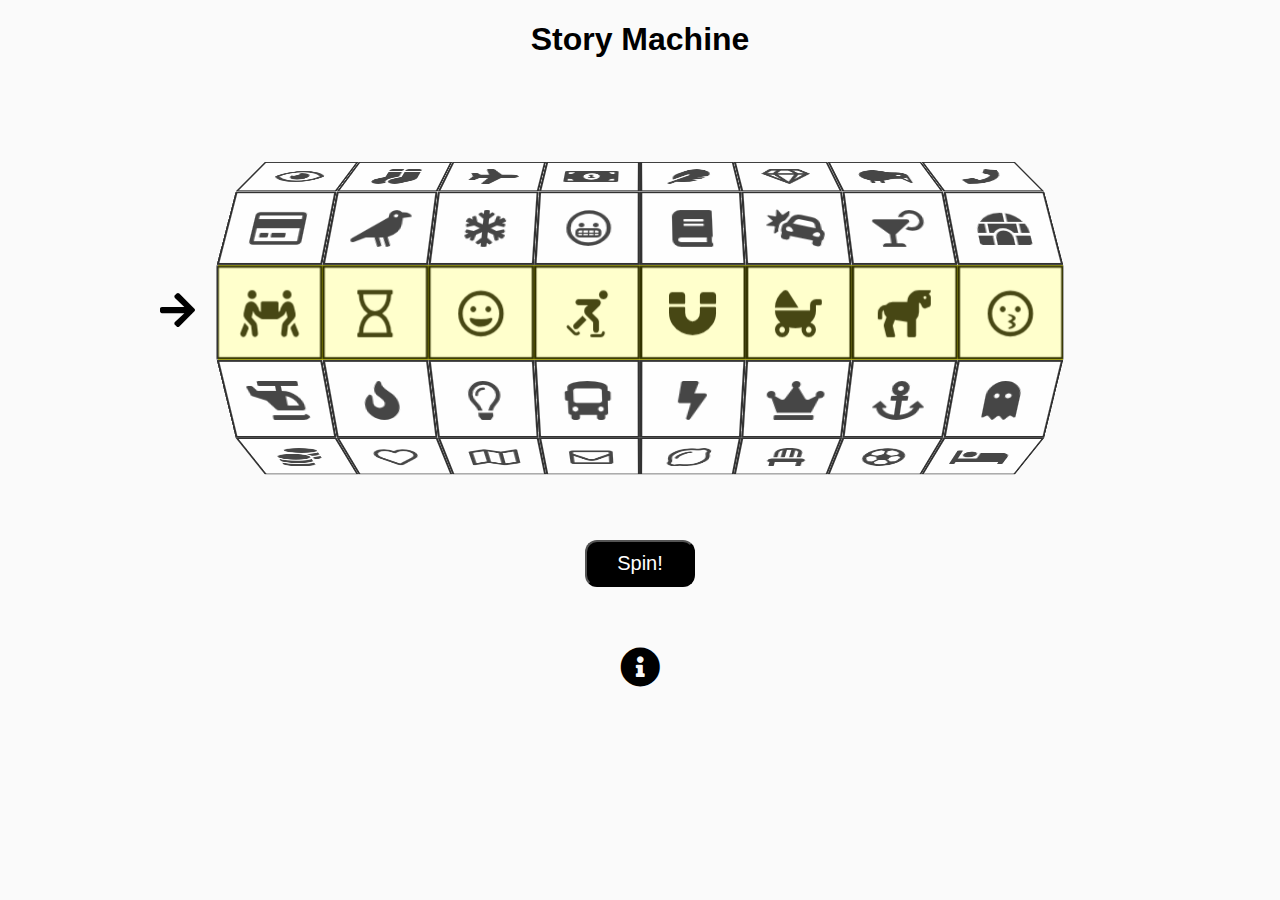
==== index.html @ 173a3245 "Add a highlight row" ====
<!doctype html>
<html>
    <head>
        <script>
            window.ga=window.ga||function(){(ga.q=ga.q||[]).push(arguments)};ga.l=+new Date;
            ga('create', 'UA-168161490-1', 'storymachine.pl', {
                'storage':'none',
                'anonymizeIp': true
            });
            ga('send', 'pageview');
        </script>
        <script async src='https://www.google-analytics.com/analytics.js'></script>
        <title>Story Machine</title>
        <link rel="stylesheet" href="static/css/style.css">
        <link rel="stylesheet" href="static/css/all.min.css">
    </head>
    <body>
        <div class="title">
            <h1>Story Machine</h1>
        </div>
        <div id="stage" class="perspective-on">
            <div id="rotate">
                <div class="highlight"></div>
                <span class="winning-row"><i class="fas fa-arrow-right"></i> </span>
                <div id="ring1" class="ring"></div>
                <div id="ring2" class="ring"></div>
                <div id="ring3" class="ring"></div>
                <div id="ring4" class="ring"></div>
                <div id="ring5" class="ring"></div>
                <div id="ring6" class="ring"></div>
                <div id="ring7" class="ring"></div>
                <div id="ring8" class="ring"></div>
            </div>
            <div>
                <button class="go">Spin!</button>
            </div>
        </div>
        <div class="info">
            <span><i class="fas fa-info-circle"></i></span>
            <div class="description hidden">
                <h2>How to play?</h2>
                <p>Story Machine is a game in which draw a random set of icons. You can use them in a variety of ways.</p>
                <ul>
                    <li>Construct a story in which all of the icons "appear".</li>
                    <li>Try to find a common pattern within icons.</li>
                    <li>What situation or feeling do you associate with each drawn icon?</li>
                </ul>
                <p>If you want to get a new set, refresh the page.</p>
                <p>Your only limit is your imagination! :)</p>
                <h2>Created by</h2>
                <p>Me :) My wife needed a tool for remote theraphy sessions. Big thanks to Adrian Sandu for open-sourcing the slot machine animation code on <a href="https://codepen.io/AdrianSandu/pen/MyBQYz">codepen</a>, and to <a href="fontawesome.com">FontAwesome</a> for free icons. The code of this website is available at <a href="https://github.com/Witoso/storymachine">Github</a>. Create an <a href="https://github.com/Witoso/storymachine/issues/new">issue</a> to contact me.</p>
            </div>
        </div>
        <script src="static/js/script.js"></script>
    </body>
</html>
---- static/css/style.css ----
body {
    margin: 0;
    padding: 0;
    font-family: Verdana, Geneva, sans-serif;
    background-color: #fafafa;
}

span {
    font-size: 2.5rem;
    display: flex;
    justify-content: center;

}

h1,h2 {
    font-size: 2rem;
}

p {
    font-size: 1.2rem;
}

.title {
    display: flex;
    justify-content: center;
}

.description {
    margin: 0 300px;
}

.fa-info-circle {
    cursor: pointer;
}

.hidden {
    display: none;
}

#stage {
    margin: 0 auto;
    padding: 0 0 40px;
}

.perspective-on {
    -webkit-perspective: 1000px;
    -moz-perspective: 1000px;
    perspective: 1000px;    /* Setting the perspective of the contents of the stage but not the stage itself*/
}

#rotate {
    margin: 0 auto 0;
    width: 1000px;
    height: 220px;
    padding-top: 200px;
    display: flex;
    justify-content: center;
    /* Ensure that we're in 3D space */
    transform-style: preserve-3d;
}

.ring {
    height: 80px;
    width: 90px;
    float: left;
    transform-style: preserve-3d;
}

.slot {
    position: absolute;
    width: 90px;
    height: 80px;
    box-sizing: border-box;
    opacity: 0.80;
    color: rgba(0,0,0,0.9);
    background: #fff;
    border: solid 2px #000;
    -webkit-backface-visibility: hidden;
    -moz-backface-visibility: hidden;
    backface-visibility: hidden;
}

.slot p {
    font-size: 2.5rem;
    line-height: 80px;
    margin: 0;
    text-align: center;
}

.go {
    display: block;
    margin: 40px auto 20px;
    padding:10px 30px;
    font-size: 20px;
    cursor: pointer;
    background-color: black;
    color: white;
    border-radius: 12px;
}

.go:hover {
    background-color: white;
    color: black;
}

.info {
    display: flex;
    justify-content: center;
    flex-direction: column;
    margin-bottom: 20px;
    margin: 
}

label {
    cursor: pointer;
    display: inline-block;
    width: 45%;
    text-align: center;
}

.winning-row {
    position: absolute;
    left: 1%;
    padding: 10px;
}
.highlight {
    position: absolute;
    width: 845px;
    height: 95px;
    background: yellow;
    top: 44%;
}

/*=====*/
.spin-0     { transform: rotateX(-3719deg); }
.spin-1     { transform: rotateX(-3749deg); }
.spin-2     { transform: rotateX(-3779deg); }
.spin-3     { transform: rotateX(-3809deg); }
.spin-4     { transform: rotateX(-3839deg); }
.spin-5     { transform: rotateX(-3869deg); }
.spin-6     { transform: rotateX(-3899deg); }
.spin-7     { transform: rotateX(-3929deg); }
.spin-8     { transform: rotateX(-3959deg); }
.spin-9     { transform: rotateX(-3989deg); }
.spin-10    { transform: rotateX(-4019deg); }
.spin-11    { transform: rotateX(-4049deg); }
/*=====*/
@keyframes back-spin {
    /*0%    { transform: rotateX(0deg); }*/
    100%  { transform: rotateX(30deg); }
}
@keyframes tiltin {
    0%    { transform: rotateY(0deg);}
    50%   { transform: rotateY(0deg);}
    100%  { transform: rotateY(45deg);}
}
@keyframes tiltout {
    0%    { transform: rotateY(45deg);}
    100%  { transform: rotateY(0deg);}
}

@keyframes spin-0 {
    0%    { transform: rotateX(30deg); }
    100%  { transform: rotateX(-3719deg); }
}
@keyframes spin-1 {
    0%    { transform: rotateX(30deg); }
    100%  { transform: rotateX(-3749deg); }
}
@keyframes spin-2 {
    0%    { transform: rotateX(30deg); }
    100%  { transform: rotateX(-3779deg); }
}
@keyframes spin-3 {
    0%    { transform: rotateX(30deg); }
    100%  { transform: rotateX(-3809deg); }
}
@keyframes spin-4 {
    0%    { transform: rotateX(30deg); }
    100%  { transform: rotateX(-3839deg); }
}
@keyframes spin-5 {
    0%    { transform: rotateX(30deg); }
    100%  { transform: rotateX(-3869deg); }
}
@keyframes spin-6 {
    0%    { transform: rotateX(30deg); }
    100%  { transform: rotateX(-3899deg); }
}
@keyframes spin-7 {
    0%    { transform: rotateX(30deg); }
    100%  { transform: rotateX(-3929deg); }
}
@keyframes spin-8 {
    0%    { transform: rotateX(30deg); }
    100%  { transform: rotateX(-3959deg); }
}
@keyframes spin-9 {
    0%    { transform: rotateX(30deg); }
    100%  { transform: rotateX(-3989deg); }
}
@keyframes spin-10 {
    0%    { transform: rotateX(30deg); }
    100%  { transform: rotateX(-4019deg); }
}
@keyframes spin-11 {
    0%    { transform: rotateX(30deg); }
    100%  { transform: rotateX(-4049deg); }
}
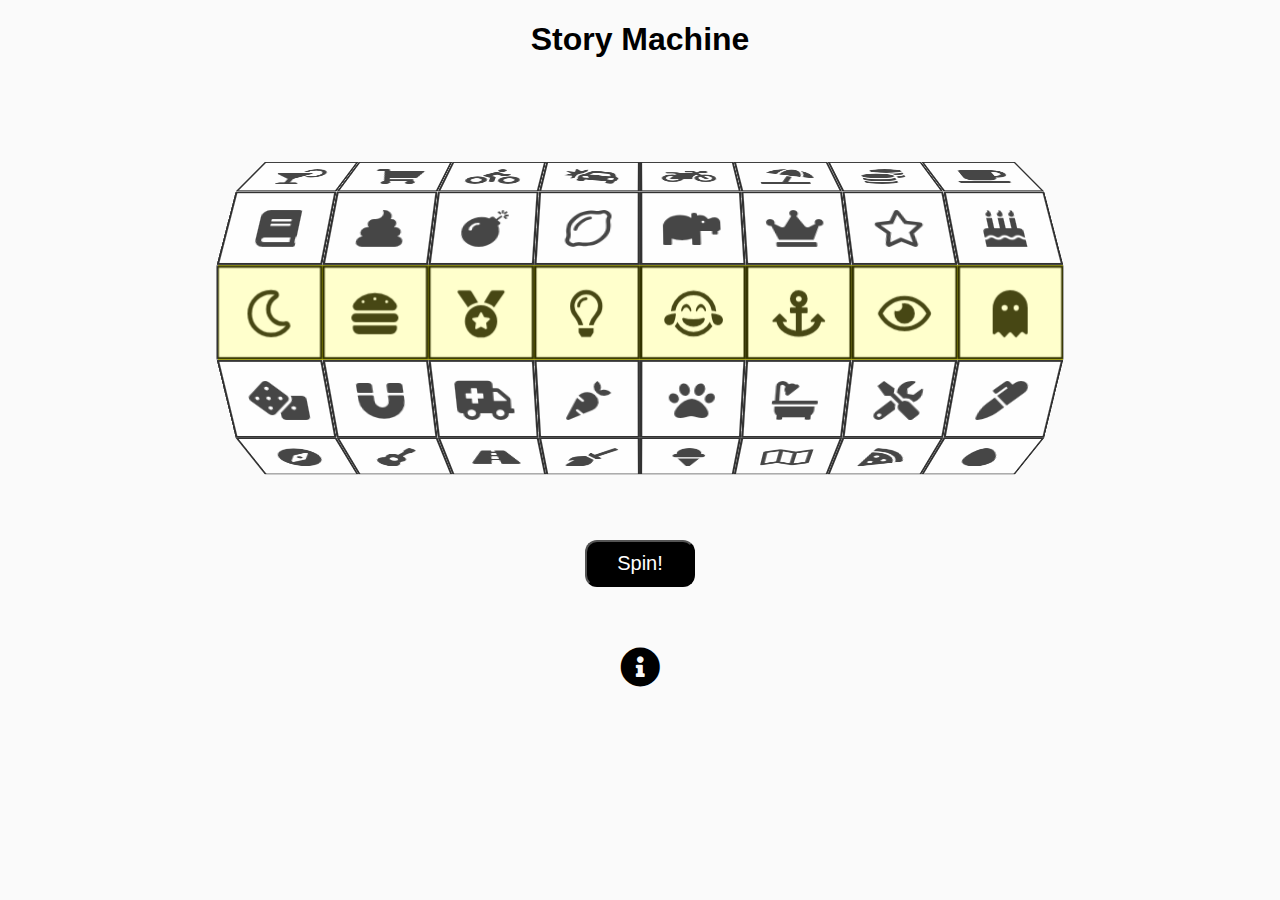
==== commit 29ca3cb8: "Remove arrow, it's obsolete" ====
--- a/index.html
+++ b/index.html
@@ -21,7 +21,6 @@
         <div id="stage" class="perspective-on">
             <div id="rotate">
                 <div class="highlight"></div>
-                <span class="winning-row"><i class="fas fa-arrow-right"></i> </span>
                 <div id="ring1" class="ring"></div>
                 <div id="ring2" class="ring"></div>
                 <div id="ring3" class="ring"></div>
--- a/static/css/style.css
+++ b/static/css/style.css
@@ -118,11 +118,6 @@
     text-align: center;
 }
 
-.winning-row {
-    position: absolute;
-    left: 1%;
-    padding: 10px;
-}
 .highlight {
     position: absolute;
     width: 845px;
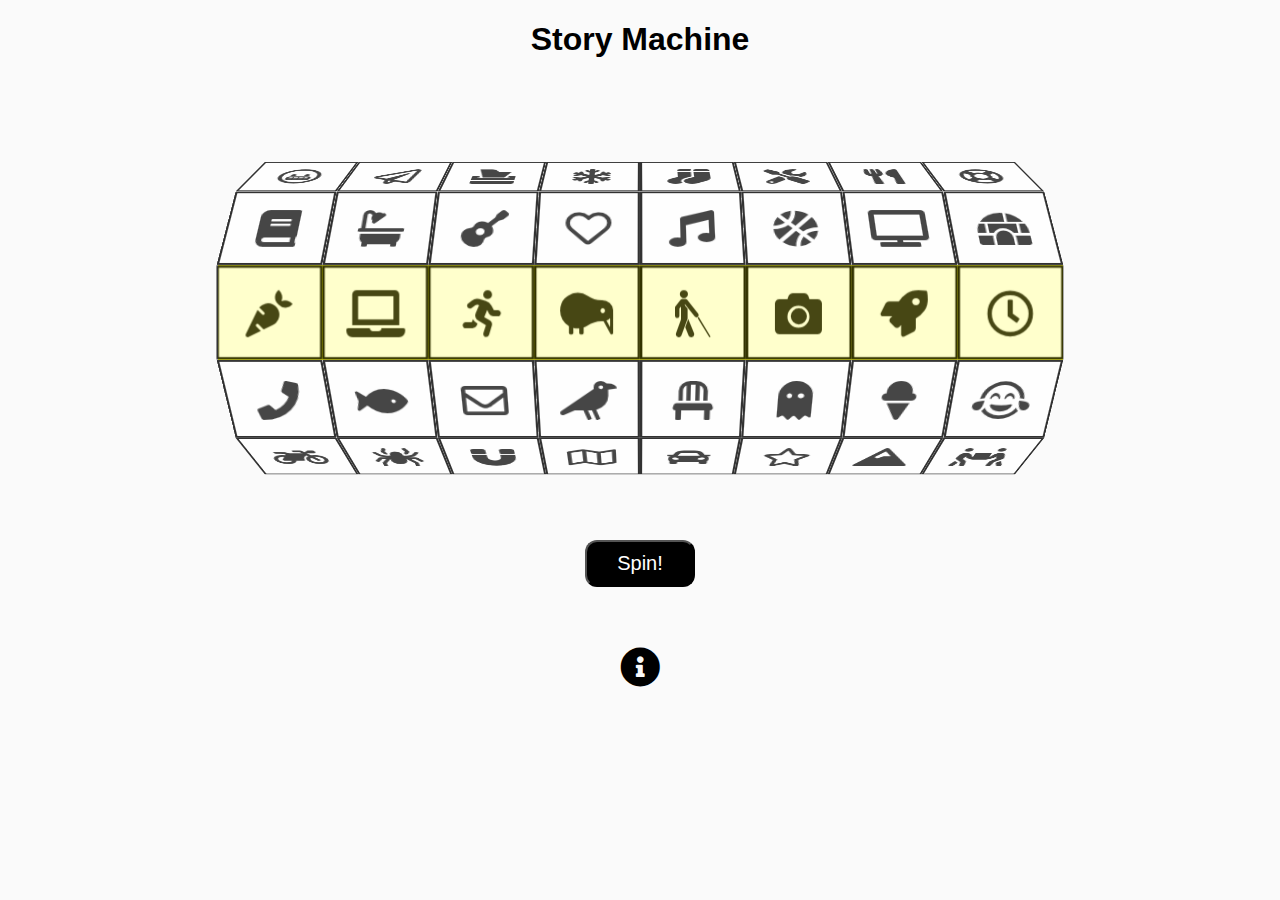
==== commit b3e317c4: "Add email contact" ====
--- a/index.html
+++ b/index.html
@@ -47,7 +47,7 @@
                 <p>If you want to get a new set, refresh the page.</p>
                 <p>Your only limit is your imagination! :)</p>
                 <h2>Created by</h2>
-                <p>Me :) My wife needed a tool for remote theraphy sessions. Big thanks to Adrian Sandu for open-sourcing the slot machine animation code on <a href="https://codepen.io/AdrianSandu/pen/MyBQYz">codepen</a>, and to <a href="fontawesome.com">FontAwesome</a> for free icons. The code of this website is available at <a href="https://github.com/Witoso/storymachine">Github</a>. Create an <a href="https://github.com/Witoso/storymachine/issues/new">issue</a> to contact me.</p>
+                <p>Me :) My wife needed a tool for remote theraphy sessions. Big thanks to Adrian Sandu for open-sourcing the slot machine animation code on <a href="https://codepen.io/AdrianSandu/pen/MyBQYz">codepen</a>, and to <a href="fontawesome.com">FontAwesome</a> for free icons. The code of this website is available at <a href="https://github.com/Witoso/storymachine">Github</a>. Create an <a href="https://github.com/Witoso/storymachine/issues/new">issue</a> or email witek.soch[at]gmail.com to contact me.</p>
             </div>
         </div>
         <script src="static/js/script.js"></script>
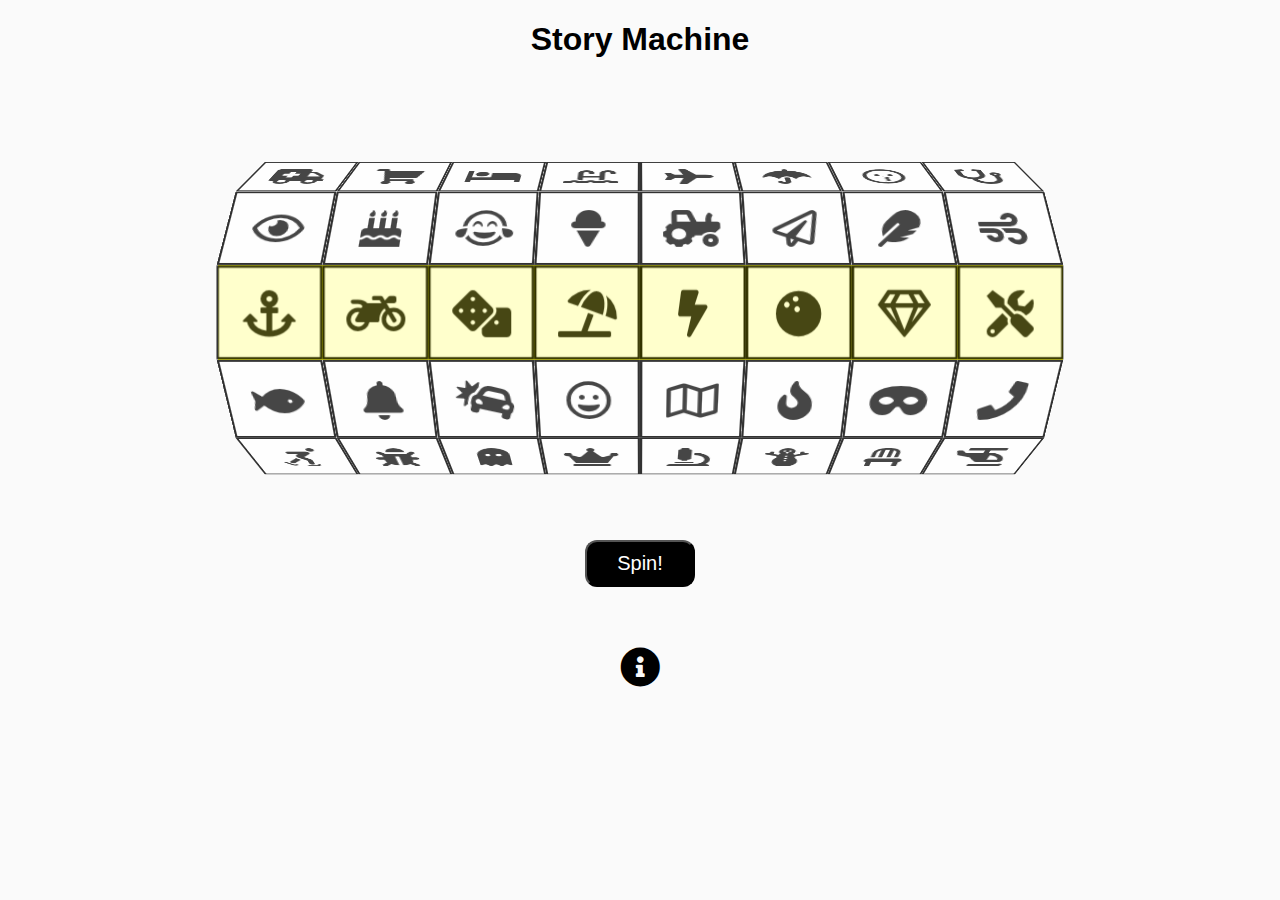
==== commit 4598e0c4: "Copy change" ====
--- a/index.html
+++ b/index.html
@@ -38,11 +38,11 @@
             <span><i class="fas fa-info-circle"></i></span>
             <div class="description hidden">
                 <h2>How to play?</h2>
-                <p>Story Machine is a game in which draw a random set of icons. You can use them in a variety of ways.</p>
+                <p>Story Machine is a game in which you draw a random set of icons. You can use them in a variety of ways.</p>
                 <ul>
                     <li>Construct a story in which all of the icons "appear".</li>
-                    <li>Try to find a common pattern within icons.</li>
-                    <li>What situation or feeling do you associate with each drawn icon?</li>
+                    <li>Try to find a common pattern between icons.</li>
+                    <li>Answer a question "What situation or feeling do you associate with each drawn icon?"</li>
                 </ul>
                 <p>If you want to get a new set, refresh the page.</p>
                 <p>Your only limit is your imagination! :)</p>
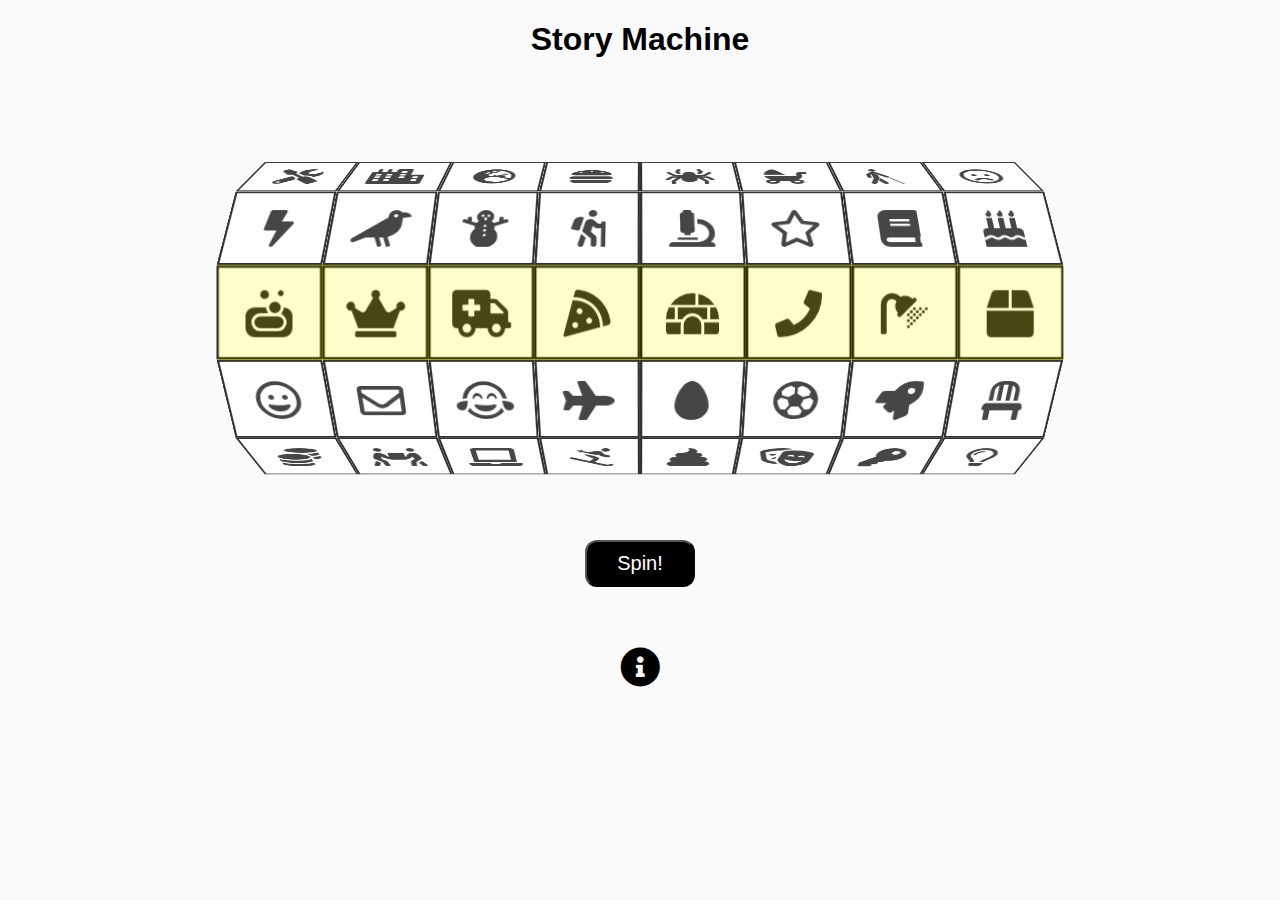
==== commit ffade55b: "GA --> GoatCounter" ====
--- a/index.html
+++ b/index.html
@@ -1,15 +1,6 @@
 <!doctype html>
 <html>
     <head>
-        <script>
-            window.ga=window.ga||function(){(ga.q=ga.q||[]).push(arguments)};ga.l=+new Date;
-            ga('create', 'UA-168161490-1', 'storymachine.pl', {
-                'storage':'none',
-                'anonymizeIp': true
-            });
-            ga('send', 'pageview');
-        </script>
-        <script async src='https://www.google-analytics.com/analytics.js'></script>
         <title>Story Machine</title>
         <link rel="stylesheet" href="static/css/style.css">
         <link rel="stylesheet" href="static/css/all.min.css">
@@ -50,6 +41,8 @@
                 <p>Me :) My wife needed a tool for remote theraphy sessions. Big thanks to Adrian Sandu for open-sourcing the slot machine animation code on <a href="https://codepen.io/AdrianSandu/pen/MyBQYz">codepen</a>, and to <a href="fontawesome.com">FontAwesome</a> for free icons. The code of this website is available at <a href="https://github.com/Witoso/storymachine">Github</a>. Create an <a href="https://github.com/Witoso/storymachine/issues/new">issue</a> or email witek.soch[at]gmail.com to contact me.</p>
             </div>
         </div>
+        <script data-goatcounter="https://storymachine.goatcounter.com/count"
+        async src="//gc.zgo.at/count.js"></script>
         <script src="static/js/script.js"></script>
     </body>
 </html>
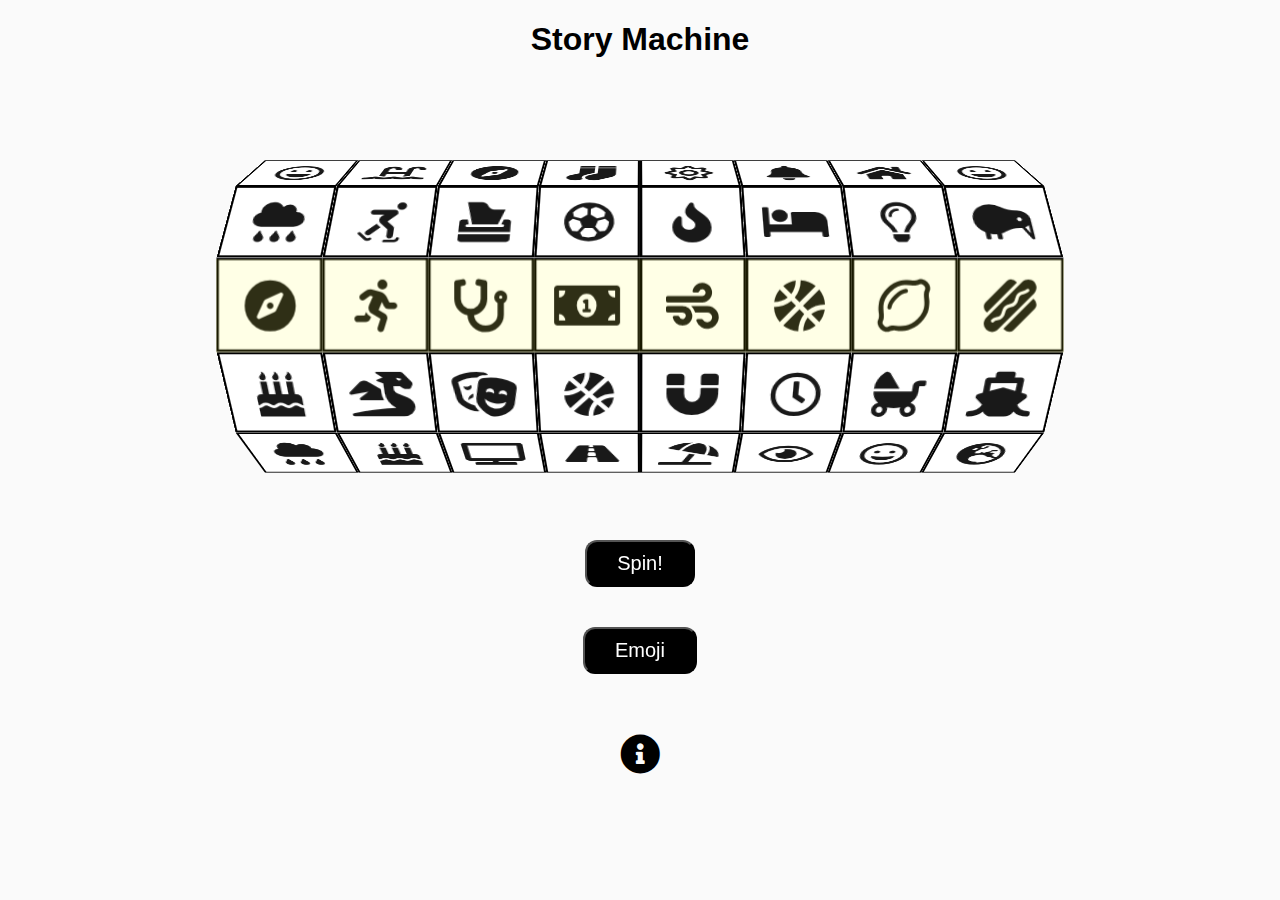
==== commit 1b0d8867: "Add emoji mode!" ====
--- a/index.html
+++ b/index.html
@@ -2,16 +2,16 @@
 <html>
     <head>
         <title>Story Machine</title>
+        <meta charset="UTF-8">
         <link rel="stylesheet" href="static/css/style.css">
         <link rel="stylesheet" href="static/css/all.min.css">
     </head>
     <body>
         <div class="title">
-            <h1>Story Machine</h1>
+           <h1>Story Machine</h1>
         </div>
         <div id="stage" class="perspective-on">
             <div id="rotate">
-                <div class="highlight"></div>
                 <div id="ring1" class="ring"></div>
                 <div id="ring2" class="ring"></div>
                 <div id="ring3" class="ring"></div>
@@ -20,9 +20,13 @@
                 <div id="ring6" class="ring"></div>
                 <div id="ring7" class="ring"></div>
                 <div id="ring8" class="ring"></div>
+                <div class="highlight"></div>
             </div>
             <div>
                 <button class="go">Spin!</button>
+            </div>
+            <div>
+                <button class="toggle">Emoji</button>
             </div>
         </div>
         <div class="info">
@@ -41,8 +45,7 @@
                 <p>Me :) My wife needed a tool for remote theraphy sessions. Big thanks to Adrian Sandu for open-sourcing the slot machine animation code on <a href="https://codepen.io/AdrianSandu/pen/MyBQYz">codepen</a>, and to <a href="fontawesome.com">FontAwesome</a> for free icons. The code of this website is available at <a href="https://github.com/Witoso/storymachine">Github</a>. Create an <a href="https://github.com/Witoso/storymachine/issues/new">issue</a> or email witek.soch[at]gmail.com to contact me.</p>
             </div>
         </div>
-        <script data-goatcounter="https://storymachine.goatcounter.com/count"
-        async src="//gc.zgo.at/count.js"></script>
+        <script data-goatcounter="https://storymachine.goatcounter.com/count" async src="//gc.zgo.at/count.js"></script>
         <script src="static/js/script.js"></script>
     </body>
 </html>
--- a/static/css/style.css
+++ b/static/css/style.css
@@ -3,6 +3,8 @@
     padding: 0;
     font-family: Verdana, Geneva, sans-serif;
     background-color: #fafafa;
+     -moz-osx-font-smoothing: grayscale;
+    -webkit-font-smoothing: antialiased;
 }
 
 span {
@@ -18,6 +20,10 @@
 
 p {
     font-size: 1.2rem;
+}
+
+i {
+    font-style: normal;
 }
 
 .title {
@@ -71,7 +77,6 @@
     width: 90px;
     height: 80px;
     box-sizing: border-box;
-    opacity: 0.80;
     color: rgba(0,0,0,0.9);
     background: #fff;
     border: solid 2px #000;
@@ -81,13 +86,13 @@
 }
 
 .slot p {
-    font-size: 2.5rem;
+    font-size: 2.8rem;
     line-height: 80px;
     margin: 0;
     text-align: center;
 }
 
-.go {
+button {
     display: block;
     margin: 40px auto 20px;
     padding:10px 30px;
@@ -98,7 +103,7 @@
     border-radius: 12px;
 }
 
-.go:hover {
+button:hover {
     background-color: white;
     color: black;
 }
@@ -120,10 +125,12 @@
 
 .highlight {
     position: absolute;
-    width: 845px;
-    height: 95px;
+    width: 720px;
+    height: 80px;
     background: yellow;
-    top: 44%;
+    top: 48%;
+    transform: translateZ(151px);
+    opacity: 0.1;
 }
 
 /*=====*/
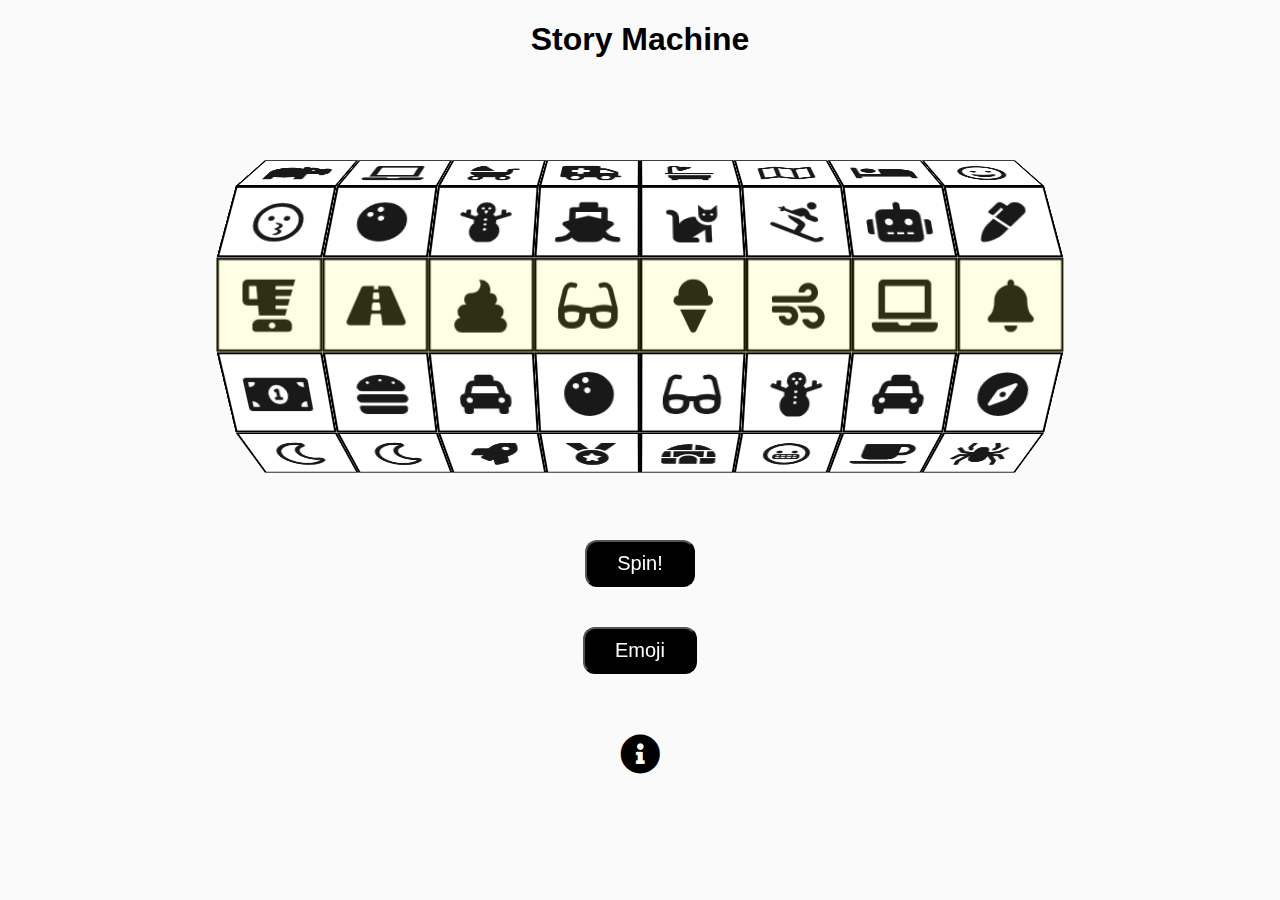
==== commit 4bff11be: "Delete repo link" ====
--- a/index.html
+++ b/index.html
@@ -42,7 +42,7 @@
                 <p>If you want to get a new set, refresh the page.</p>
                 <p>Your only limit is your imagination! :)</p>
                 <h2>Created by</h2>
-                <p>Me :) My wife needed a tool for remote theraphy sessions. Big thanks to Adrian Sandu for open-sourcing the slot machine animation code on <a href="https://codepen.io/AdrianSandu/pen/MyBQYz">codepen</a>, and to <a href="fontawesome.com">FontAwesome</a> for free icons. The code of this website is available at <a href="https://github.com/Witoso/storymachine">Github</a>. Create an <a href="https://github.com/Witoso/storymachine/issues/new">issue</a> or email witek.soch[at]gmail.com to contact me.</p>
+                <p>Me :) My wife needed a tool for remote theraphy sessions. Big thanks to Adrian Sandu for open-sourcing the slot machine animation code on <a href="https://codepen.io/AdrianSandu/pen/MyBQYz">codepen</a>, and to <a href="fontawesome.com">FontAwesome</a> for free icons. Email witek.soch[at]gmail.com to contact me.</p>
             </div>
         </div>
         <script data-goatcounter="https://storymachine.goatcounter.com/count" async src="//gc.zgo.at/count.js"></script>
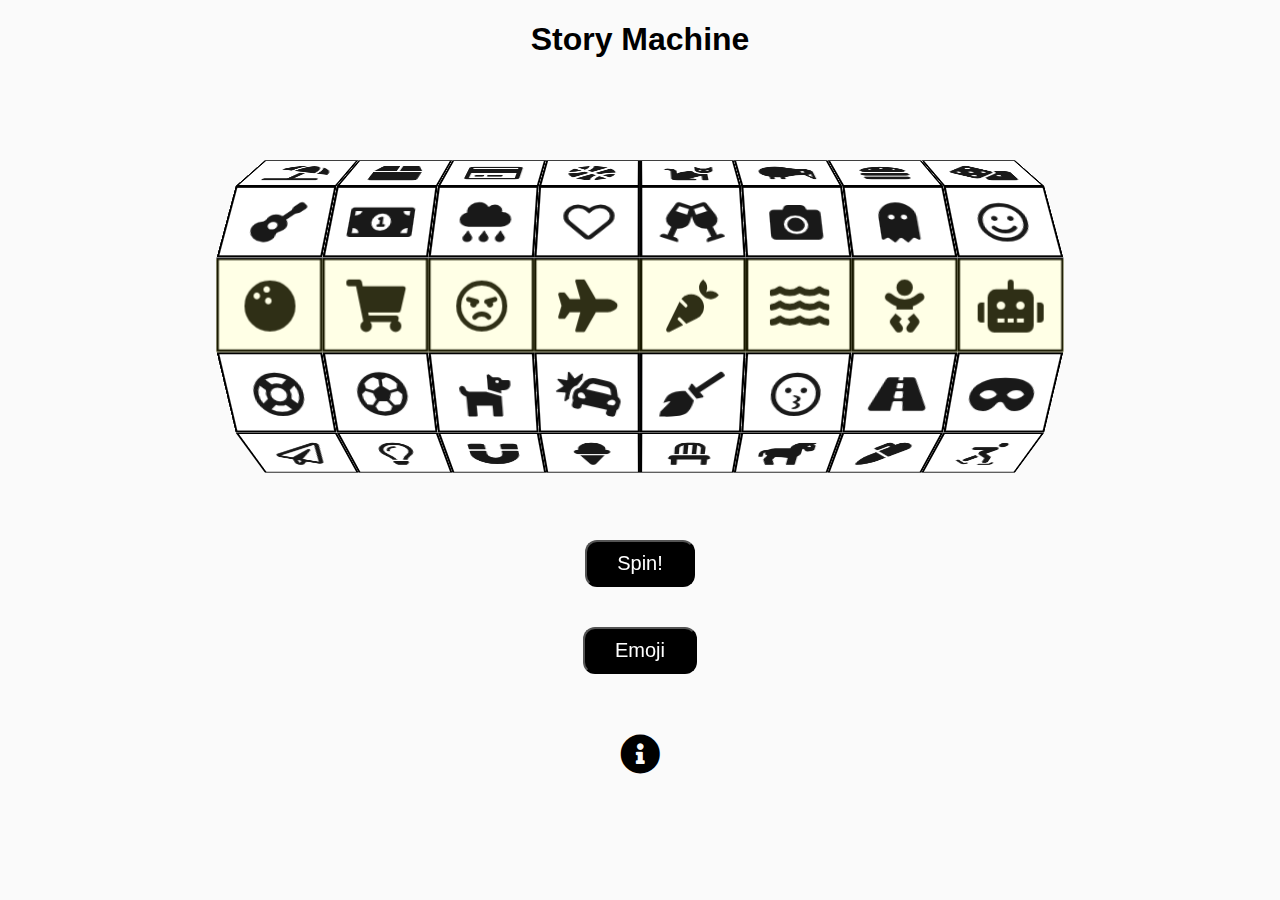
==== commit 96e10093: "change" ====
--- a/index.html
+++ b/index.html
@@ -33,7 +33,7 @@
             <span><i class="fas fa-info-circle"></i></span>
             <div class="description hidden">
                 <h2>How to play?</h2>
-                <p>Story Machine is a game in which you draw a random set of icons. You can use them in a variety of ways.</p>
+                <p>Story Machine is a game in which you draw a random set of icons. You can use them in a variety of ways. You can treat it as a digital version of popular game: story cubes.</p>
                 <ul>
                     <li>Construct a story in which all of the icons "appear".</li>
                     <li>Try to find a common pattern between icons.</li>
